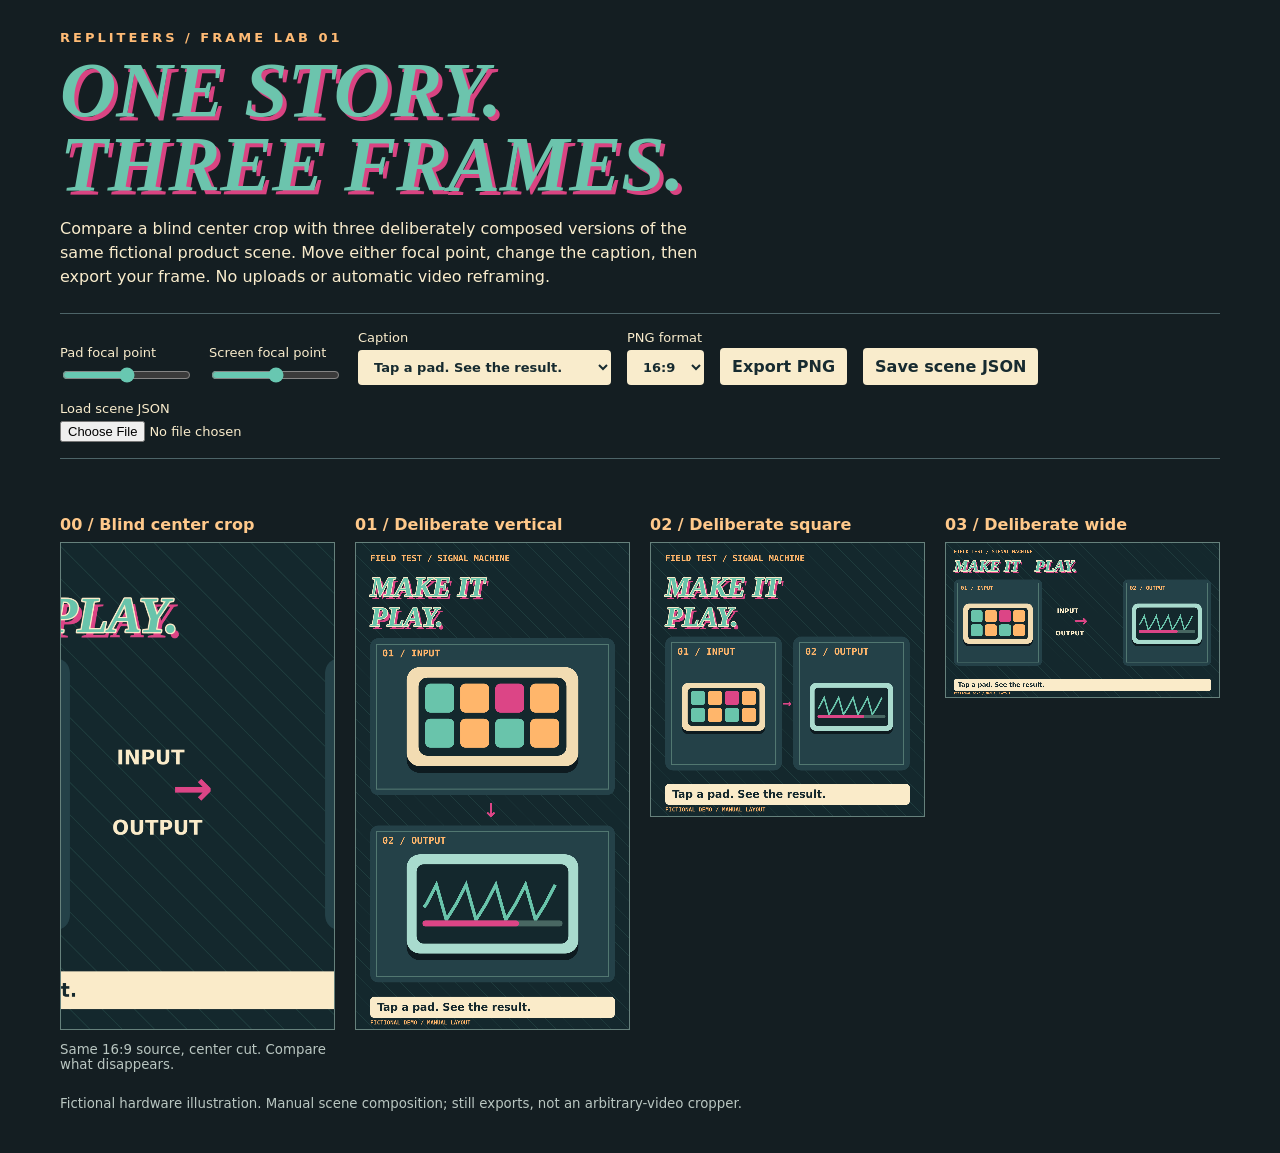
==== labs/three-frames/index.html @ 51a83263 "Add local fictional three-frame composition lab" ====
<!doctype html>
<html lang="en"><meta charset="utf-8"><meta name="viewport" content="width=device-width,initial-scale=1">
<title>Frame Lab | Repliteers</title>
<style>
*{box-sizing:border-box}body{margin:0;background:#141e22;color:#f9eccc;font:16px system-ui,sans-serif}main{max-width:1200px;margin:auto;padding:30px 20px}h1{font:italic 900 clamp(40px,7vw,78px)/.95 Georgia,serif;margin:8px 0;color:#6cc4ad;text-shadow:4px 4px #d94482}p{max-width:65ch;line-height:1.5}.eyebrow{font-size:13px;font-weight:bold;letter-spacing:3px;color:#ffbb75}.controls{display:flex;flex-wrap:wrap;gap:16px;align-items:end;border-block:1px solid #4d6468;padding:16px 0;margin:24px 0}label{display:grid;gap:5px;font-size:13px}input,select,button{font:inherit;accent-color:#68c7b1}button,select{padding:9px 12px;background:#f9eccc;color:#172b30;border:0;border-radius:4px;font-weight:700;cursor:pointer}input[type=file]{max-width:250px}.grid{display:grid;grid-template-columns:repeat(auto-fit,minmax(230px,1fr));gap:20px;align-items:start}figure{margin:0;min-width:0}figcaption{font-weight:bold;margin:8px 0;color:#ffc98b}canvas{width:100%;height:auto;border:1px solid #66817c;display:block}small{display:block;color:#b9c6c1;margin:12px 0}#status{min-height:1.5em;color:#ffc98b}
</style>
<main><div class="eyebrow">REPLITEERS / FRAME LAB 01</div><h1>ONE STORY.<br>THREE FRAMES.</h1><p>Compare a blind center crop with three deliberately composed versions of the same fictional product scene. Move either focal point, change the caption, then export your frame. No uploads or automatic video reframing.</p>
<div class="controls"><label>Pad focal point <input id="a" type="range" min="-1" max="1" step=".1" value="0"></label><label>Screen focal point <input id="b" type="range" min="-1" max="1" step=".1" value="0"></label><label>Caption <select id="caption"><option>Tap a pad. See the result.</option><option>Make a move. Watch it land.</option></select></label><label>PNG format <select id="format"><option value="wide">16:9</option><option value="square">1:1</option><option value="tall">9:16</option></select></label><button id="png">Export PNG</button><button id="save">Save scene JSON</button><label>Load scene JSON<input type="file" id="load" accept=".json,application/json"></label></div>
<div id="status" role="status" aria-live="polite"></div><div class="grid"><figure><figcaption>00 / Blind center crop</figcaption><canvas id="crop" width="1080" height="1920"></canvas><small>Same 16:9 source, center cut. Compare what disappears.</small></figure><figure><figcaption>01 / Deliberate vertical</figcaption><canvas id="tall" width="1080" height="1920"></canvas></figure><figure><figcaption>02 / Deliberate square</figcaption><canvas id="square" width="1080" height="1080"></canvas></figure><figure><figcaption>03 / Deliberate wide</figcaption><canvas id="wide" width="1920" height="1080"></canvas></figure></div><small>Fictional hardware illustration. Manual scene composition; still exports, not an arbitrary-video cropper.</small></main>
<script>
const $=id=>document.getElementById(id), captions=[...$('caption').options].map(o=>o.value);
const ink='#14282d',paper='#faebc9',mint='#69c4ab',pink='#dc4586',gold='#ffb66b';
function state(){return {version:1,a:+$('a').value,b:+$('b').value,caption:$('caption').value}}
function rr(c,x,y,w,h,r,fill){c.beginPath();c.roundRect(x,y,w,h,r);c.fillStyle=fill;c.fill()}
function text(c,s,x,y,size,color=paper,weight=800,font='system-ui'){c.font=weight+' '+size+'px '+font;c.fillStyle=color;c.fillText(s,x,y)}
function title(c,s,x,y,size){c.save();c.font='italic 900 '+size+'px Georgia';c.lineJoin='round';c.lineWidth=3;c.strokeStyle=paper;c.fillStyle=pink;c.fillText(s,x+5,y+6);c.strokeText(s,x,y);c.fillStyle=mint;c.fillText(s,x,y);c.restore()}
function panel(c,type,x,y,w,h,focus){
 c.save();c.translate(x,y);rr(c,0,0,w,h,16,'#244148');c.strokeStyle='#527771';c.lineWidth=2;c.strokeRect(12,12,w-24,h-24);
 text(c,type==='pad'?'01 / INPUT':'02 / OUTPUT',24,36,19,gold,800,'monospace');
 let s=Math.min((w-66)/260,(h-88)/170),dx=(w-260*s)/2+focus*12,dy=(h-170*s)/2+13;
 c.translate(dx,dy);c.scale(s,s);rr(c,0,10,260,150,20,'#0e1b20');rr(c,0,0,260,150,20,type==='pad'?'#f2dcb2':'#a9dbce');
 if(type==='pad'){rr(c,18,16,224,118,13,ink);for(let i=0;i<8;i++){const col=i%4,row=Math.floor(i/4);rr(c,28+col*53,25+row*53,44,44,8,i===2?pink:i%2?gold:mint)}}
 else{rr(c,15,15,230,120,11,ink);c.strokeStyle=mint;c.lineWidth=5;c.beginPath();c.moveTo(26,80);for(let i=0;i<14;i++)c.lineTo(30+i*15,75+(i%3===1?-29:i%3===2?24:0));c.stroke();rr(c,24,100,212,9,4,'#486762');rr(c,24,100,146,9,4,pink)}
 c.restore();
}
function render(id,st){const cv=$(id),c=cv.getContext('2d'),W=cv.width,H=cv.height,scale=W/(id==='wide'?960:id==='square'?540:540),w=W/scale,h=H/scale;c.setTransform(scale,0,0,scale,0,0);c.fillStyle=ink;c.fillRect(0,0,w,h);
 c.globalAlpha=.14;c.strokeStyle=mint;for(let i=-h;i<w;i+=36){c.beginPath();c.moveTo(i,0);c.lineTo(i+h,h);c.stroke()}c.globalAlpha=1;
 text(c,'FIELD TEST / SIGNAL MACHINE',28,36,17,gold,800,'monospace');
 const wide=id==='wide',tall=id==='tall';
 title(c,'MAKE IT',28,wide?99:105,wide?56:55);title(c,'PLAY.',wide?312:28,wide?99:164,wide?56:55);
 if(wide){panel(c,'pad',28,128,310,302,st.a);panel(c,'screen',622,128,310,302,st.b);text(c,'INPUT',390,246,22,paper);text(c,'→',452,291,54,pink);text(c,'OUTPUT',385,324,22,paper);}
 else if(tall){panel(c,'pad',28,188,484,310,st.a);text(c,'↓',251,541,38,pink);panel(c,'screen',28,558,484,310,st.b);}
 else{panel(c,'pad',28,185,231,265,st.a);panel(c,'screen',281,185,231,265,st.b);text(c,'→',260,325,22,pink);}
 const cy=h-64;rr(c,28,cy,w-56,42,8,paper);c.font='800 21px system-ui';c.fillStyle=ink;c.fillText(st.caption,42,cy+28,w-84);
 text(c,'FICTIONAL DEMO / MANUAL LAYOUT',28,h-9,11,gold,800,'monospace');}
function redraw(){let st=state();['wide','square','tall'].forEach(id=>render(id,st));let src=$('wide'),cv=$('crop'),c=cv.getContext('2d'),sw=src.height*9/16;c.drawImage(src,(src.width-sw)/2,0,sw,src.height,0,0,cv.width,cv.height);}
function dl(url,name){let a=document.createElement('a');a.href=url;a.download=name;a.click()}
['a','b','caption'].forEach(id=>$(id).addEventListener('input',redraw));
$('png').onclick=()=>{let f=$('format').value;dl($(f).toDataURL('image/png'),'frame-'+f+'.png');$('status').textContent='Exported '+f+' PNG.'};
$('save').onclick=()=>{const u=URL.createObjectURL(new Blob([JSON.stringify(state(),null,2)],{type:'application/json'}));dl(u,'frame-scene.json');setTimeout(()=>URL.revokeObjectURL(u),1000)};
$('load').onchange=async()=>{try{const f=$('load').files[0];if(!f||f.size>4096)throw Error('Invalid size');let v=JSON.parse(await f.text());if(v.version!==1||!['a','b'].every(k=>typeof v[k]==='number'&&Number.isFinite(v[k])&&Math.abs(v[k])<=1&&Math.abs(v[k]*10-Math.round(v[k]*10))<1e-6)||!captions.includes(v.caption))throw Error('Invalid scene');$('a').value=v.a;$('b').value=v.b;$('caption').value=v.caption;redraw();$('status').textContent='Scene restored.'}catch(e){$('status').textContent='Scene rejected; current layout kept.'}finally{$('load').value=''}};
redraw();
</script></html>
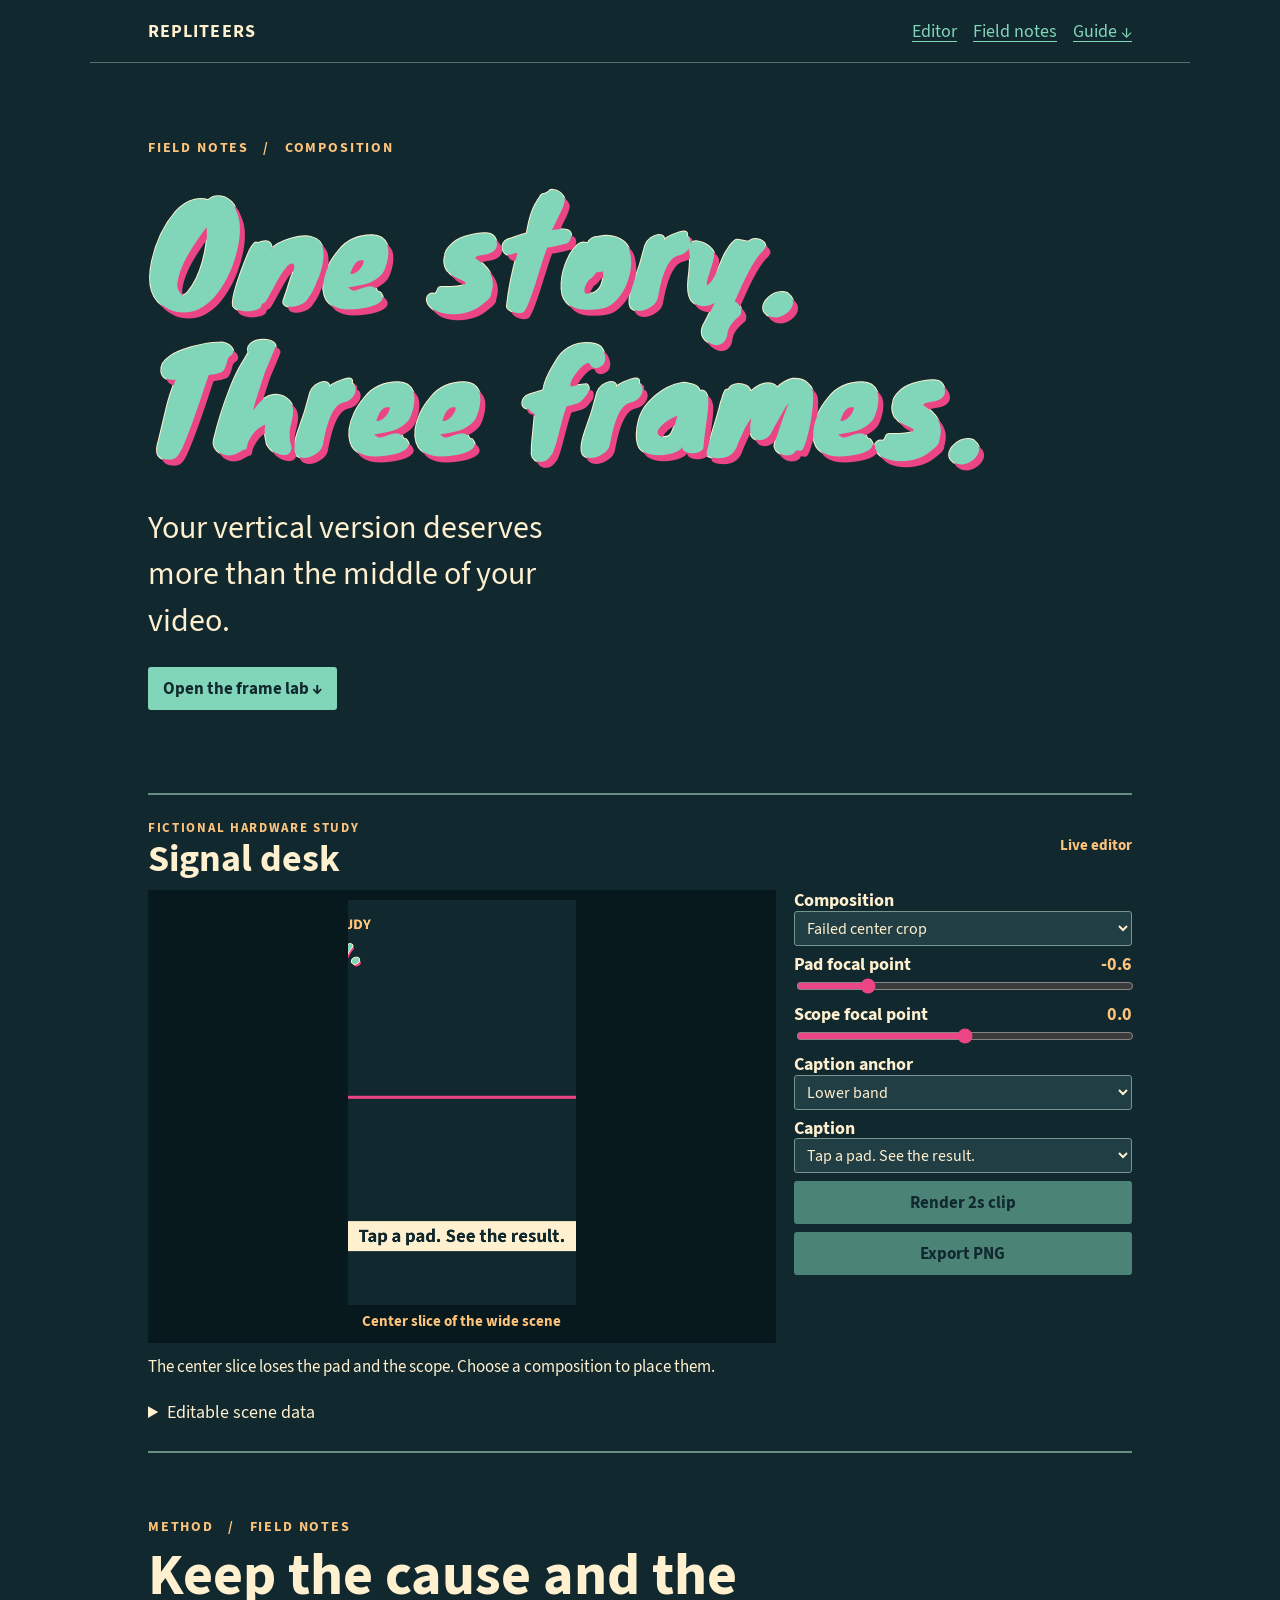
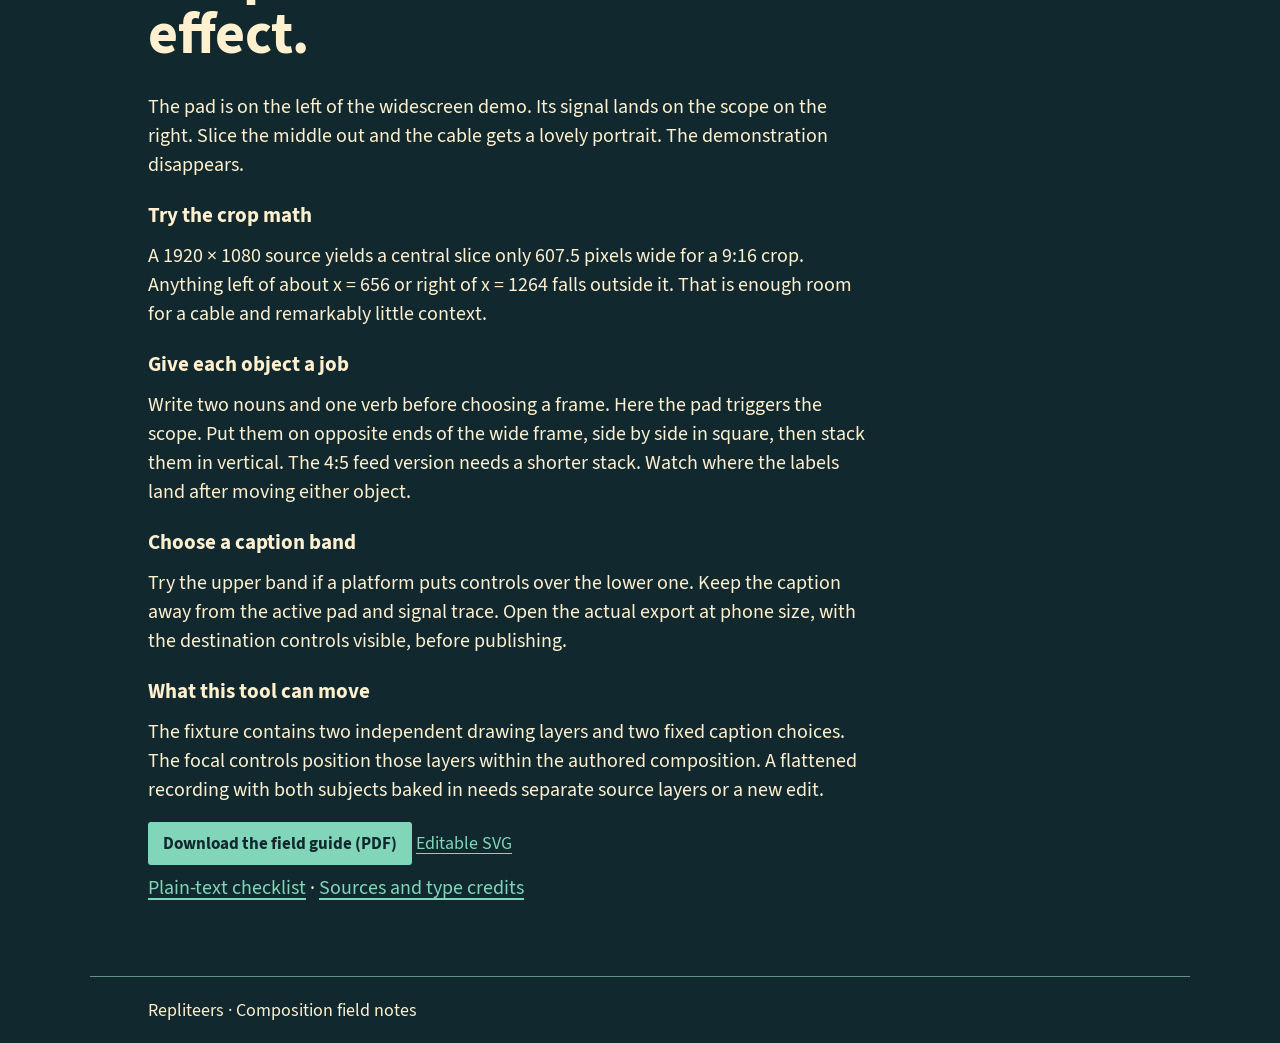
==== commit a4fb1d77: "Extend the fictional frame lab with four compositions, motion export and local counters" ====
--- a/labs/three-frames/index.html
+++ b/labs/three-frames/index.html
@@ -1,43 +1 @@
-<!doctype html>
-<html lang="en"><meta charset="utf-8"><meta name="viewport" content="width=device-width,initial-scale=1">
-<title>Frame Lab | Repliteers</title>
-<style>
-*{box-sizing:border-box}body{margin:0;background:#141e22;color:#f9eccc;font:16px system-ui,sans-serif}main{max-width:1200px;margin:auto;padding:30px 20px}h1{font:italic 900 clamp(40px,7vw,78px)/.95 Georgia,serif;margin:8px 0;color:#6cc4ad;text-shadow:4px 4px #d94482}p{max-width:65ch;line-height:1.5}.eyebrow{font-size:13px;font-weight:bold;letter-spacing:3px;color:#ffbb75}.controls{display:flex;flex-wrap:wrap;gap:16px;align-items:end;border-block:1px solid #4d6468;padding:16px 0;margin:24px 0}label{display:grid;gap:5px;font-size:13px}input,select,button{font:inherit;accent-color:#68c7b1}button,select{padding:9px 12px;background:#f9eccc;color:#172b30;border:0;border-radius:4px;font-weight:700;cursor:pointer}input[type=file]{max-width:250px}.grid{display:grid;grid-template-columns:repeat(auto-fit,minmax(230px,1fr));gap:20px;align-items:start}figure{margin:0;min-width:0}figcaption{font-weight:bold;margin:8px 0;color:#ffc98b}canvas{width:100%;height:auto;border:1px solid #66817c;display:block}small{display:block;color:#b9c6c1;margin:12px 0}#status{min-height:1.5em;color:#ffc98b}
-</style>
-<main><div class="eyebrow">REPLITEERS / FRAME LAB 01</div><h1>ONE STORY.<br>THREE FRAMES.</h1><p>Compare a blind center crop with three deliberately composed versions of the same fictional product scene. Move either focal point, change the caption, then export your frame. No uploads or automatic video reframing.</p>
-<div class="controls"><label>Pad focal point <input id="a" type="range" min="-1" max="1" step=".1" value="0"></label><label>Screen focal point <input id="b" type="range" min="-1" max="1" step=".1" value="0"></label><label>Caption <select id="caption"><option>Tap a pad. See the result.</option><option>Make a move. Watch it land.</option></select></label><label>PNG format <select id="format"><option value="wide">16:9</option><option value="square">1:1</option><option value="tall">9:16</option></select></label><button id="png">Export PNG</button><button id="save">Save scene JSON</button><label>Load scene JSON<input type="file" id="load" accept=".json,application/json"></label></div>
-<div id="status" role="status" aria-live="polite"></div><div class="grid"><figure><figcaption>00 / Blind center crop</figcaption><canvas id="crop" width="1080" height="1920"></canvas><small>Same 16:9 source, center cut. Compare what disappears.</small></figure><figure><figcaption>01 / Deliberate vertical</figcaption><canvas id="tall" width="1080" height="1920"></canvas></figure><figure><figcaption>02 / Deliberate square</figcaption><canvas id="square" width="1080" height="1080"></canvas></figure><figure><figcaption>03 / Deliberate wide</figcaption><canvas id="wide" width="1920" height="1080"></canvas></figure></div><small>Fictional hardware illustration. Manual scene composition; still exports, not an arbitrary-video cropper.</small></main>
-<script>
-const $=id=>document.getElementById(id), captions=[...$('caption').options].map(o=>o.value);
-const ink='#14282d',paper='#faebc9',mint='#69c4ab',pink='#dc4586',gold='#ffb66b';
-function state(){return {version:1,a:+$('a').value,b:+$('b').value,caption:$('caption').value}}
-function rr(c,x,y,w,h,r,fill){c.beginPath();c.roundRect(x,y,w,h,r);c.fillStyle=fill;c.fill()}
-function text(c,s,x,y,size,color=paper,weight=800,font='system-ui'){c.font=weight+' '+size+'px '+font;c.fillStyle=color;c.fillText(s,x,y)}
-function title(c,s,x,y,size){c.save();c.font='italic 900 '+size+'px Georgia';c.lineJoin='round';c.lineWidth=3;c.strokeStyle=paper;c.fillStyle=pink;c.fillText(s,x+5,y+6);c.strokeText(s,x,y);c.fillStyle=mint;c.fillText(s,x,y);c.restore()}
-function panel(c,type,x,y,w,h,focus){
- c.save();c.translate(x,y);rr(c,0,0,w,h,16,'#244148');c.strokeStyle='#527771';c.lineWidth=2;c.strokeRect(12,12,w-24,h-24);
- text(c,type==='pad'?'01 / INPUT':'02 / OUTPUT',24,36,19,gold,800,'monospace');
- let s=Math.min((w-66)/260,(h-88)/170),dx=(w-260*s)/2+focus*12,dy=(h-170*s)/2+13;
- c.translate(dx,dy);c.scale(s,s);rr(c,0,10,260,150,20,'#0e1b20');rr(c,0,0,260,150,20,type==='pad'?'#f2dcb2':'#a9dbce');
- if(type==='pad'){rr(c,18,16,224,118,13,ink);for(let i=0;i<8;i++){const col=i%4,row=Math.floor(i/4);rr(c,28+col*53,25+row*53,44,44,8,i===2?pink:i%2?gold:mint)}}
- else{rr(c,15,15,230,120,11,ink);c.strokeStyle=mint;c.lineWidth=5;c.beginPath();c.moveTo(26,80);for(let i=0;i<14;i++)c.lineTo(30+i*15,75+(i%3===1?-29:i%3===2?24:0));c.stroke();rr(c,24,100,212,9,4,'#486762');rr(c,24,100,146,9,4,pink)}
- c.restore();
-}
-function render(id,st){const cv=$(id),c=cv.getContext('2d'),W=cv.width,H=cv.height,scale=W/(id==='wide'?960:id==='square'?540:540),w=W/scale,h=H/scale;c.setTransform(scale,0,0,scale,0,0);c.fillStyle=ink;c.fillRect(0,0,w,h);
- c.globalAlpha=.14;c.strokeStyle=mint;for(let i=-h;i<w;i+=36){c.beginPath();c.moveTo(i,0);c.lineTo(i+h,h);c.stroke()}c.globalAlpha=1;
- text(c,'FIELD TEST / SIGNAL MACHINE',28,36,17,gold,800,'monospace');
- const wide=id==='wide',tall=id==='tall';
- title(c,'MAKE IT',28,wide?99:105,wide?56:55);title(c,'PLAY.',wide?312:28,wide?99:164,wide?56:55);
- if(wide){panel(c,'pad',28,128,310,302,st.a);panel(c,'screen',622,128,310,302,st.b);text(c,'INPUT',390,246,22,paper);text(c,'→',452,291,54,pink);text(c,'OUTPUT',385,324,22,paper);}
- else if(tall){panel(c,'pad',28,188,484,310,st.a);text(c,'↓',251,541,38,pink);panel(c,'screen',28,558,484,310,st.b);}
- else{panel(c,'pad',28,185,231,265,st.a);panel(c,'screen',281,185,231,265,st.b);text(c,'→',260,325,22,pink);}
- const cy=h-64;rr(c,28,cy,w-56,42,8,paper);c.font='800 21px system-ui';c.fillStyle=ink;c.fillText(st.caption,42,cy+28,w-84);
- text(c,'FICTIONAL DEMO / MANUAL LAYOUT',28,h-9,11,gold,800,'monospace');}
-function redraw(){let st=state();['wide','square','tall'].forEach(id=>render(id,st));let src=$('wide'),cv=$('crop'),c=cv.getContext('2d'),sw=src.height*9/16;c.drawImage(src,(src.width-sw)/2,0,sw,src.height,0,0,cv.width,cv.height);}
-function dl(url,name){let a=document.createElement('a');a.href=url;a.download=name;a.click()}
-['a','b','caption'].forEach(id=>$(id).addEventListener('input',redraw));
-$('png').onclick=()=>{let f=$('format').value;dl($(f).toDataURL('image/png'),'frame-'+f+'.png');$('status').textContent='Exported '+f+' PNG.'};
-$('save').onclick=()=>{const u=URL.createObjectURL(new Blob([JSON.stringify(state(),null,2)],{type:'application/json'}));dl(u,'frame-scene.json');setTimeout(()=>URL.revokeObjectURL(u),1000)};
-$('load').onchange=async()=>{try{const f=$('load').files[0];if(!f||f.size>4096)throw Error('Invalid size');let v=JSON.parse(await f.text());if(v.version!==1||!['a','b'].every(k=>typeof v[k]==='number'&&Number.isFinite(v[k])&&Math.abs(v[k])<=1&&Math.abs(v[k]*10-Math.round(v[k]*10))<1e-6)||!captions.includes(v.caption))throw Error('Invalid scene');$('a').value=v.a;$('b').value=v.b;$('caption').value=v.caption;redraw();$('status').textContent='Scene restored.'}catch(e){$('status').textContent='Scene rejected; current layout kept.'}finally{$('load').value=''}};
-redraw();
-</script></html>
+<!doctype html><html lang="en"><meta charset="utf-8"><meta name="viewport" content="width=device-width, initial-scale=1"><title>Frame Lab | Repliteers</title><meta http-equiv="refresh" content="0;url=site/index.html"><a href="site/index.html">Open One Story, Three Frames</a></html>
